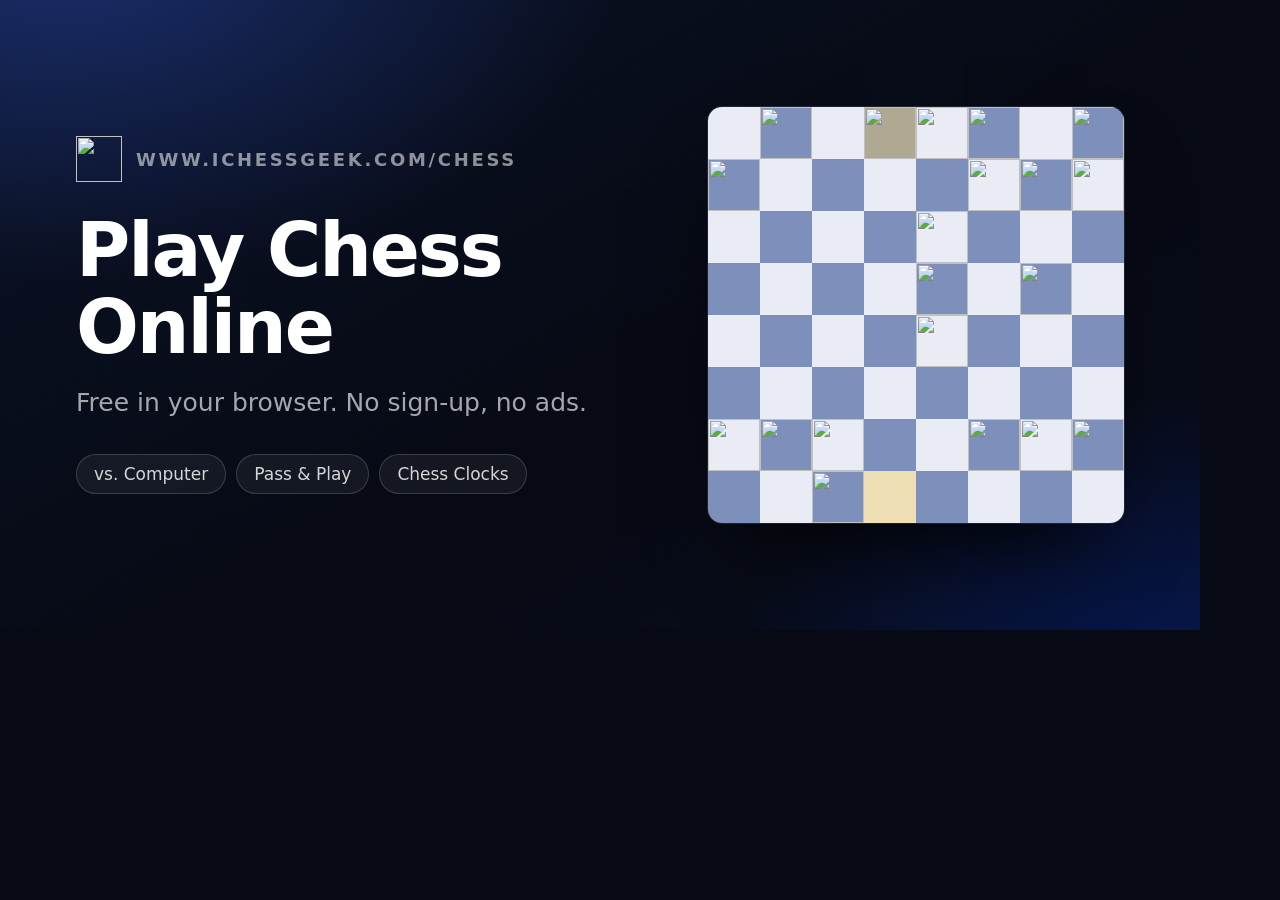
==== src/chess/tools/og-image.html @ f20b0ded "Chess: run the game at ichessgeek.com/chess, without Plausible or peer play The upstream build assum" ====
<!doctype html>
<!--
  Source for public/og-image.png (the social share card).

  It is a real 1200×630 page rather than a hand-drawn image so it stays in the
  app's design language: same Inter, same accent, same board colors, same
  pieces. Edit here, then re-render with:

    npm run dev
    node tools/render-og.mjs

  Facebook, LinkedIn, and Slack cache share images per URL, so after changing
  the picture either re-scrape it in their debuggers or bump the filename.
-->
<html lang="en">
  <head>
    <meta charset="UTF-8" />
    <title>og:image source — 1200×630</title>
    <style>
      @font-face {
        font-family: 'Inter';
        font-weight: 400;
        src: url('/node_modules/@fontsource/inter/files/inter-latin-400-normal.woff2') format('woff2');
      }
      @font-face {
        font-family: 'Inter';
        font-weight: 500;
        src: url('/node_modules/@fontsource/inter/files/inter-latin-500-normal.woff2') format('woff2');
      }
      @font-face {
        font-family: 'Inter';
        font-weight: 600;
        src: url('/node_modules/@fontsource/inter/files/inter-latin-600-normal.woff2') format('woff2');
      }
      @font-face {
        font-family: 'Inter';
        font-weight: 700;
        src: url('/node_modules/@fontsource/inter/files/inter-latin-700-normal.woff2') format('woff2');
      }

      html,
      body {
        margin: 0;
        padding: 0;
        background: #070a14;
      }

      /* Exactly the OG canvas: 1200×630 (1.91:1). */
      .card {
        width: 1200px;
        height: 630px;
        box-sizing: border-box;
        display: flex;
        align-items: center;
        gap: 58px;
        padding: 0 76px;
        overflow: hidden;
        font-family: 'Inter', system-ui, sans-serif;
        -webkit-font-smoothing: antialiased;
        /* Deep navy so the card reads as the app's icon at thumbnail size,
           and so it never glares in a dark timeline. */
        background:
          radial-gradient(900px 540px at 6% -8%, rgba(56, 104, 255, 0.32), transparent 62%),
          radial-gradient(760px 520px at 98% 112%, rgba(0, 43, 178, 0.38), transparent 60%),
          linear-gradient(150deg, #0b1226 0%, #070a14 58%, #090d1c 100%);
      }

      .copy {
        flex: 1 1 auto;
        min-width: 0;
      }

      .brand {
        display: flex;
        align-items: center;
        gap: 14px;
        margin-bottom: 30px;
      }

      .brand img {
        width: 46px;
        height: 46px;
        display: block;
      }

      .brand span {
        font-size: 18px;
        font-weight: 600;
        letter-spacing: 0.15em;
        text-transform: uppercase;
        color: rgba(255, 255, 255, 0.54);
      }

      h1 {
        margin: 0 0 20px;
        font-size: 74px;
        line-height: 1.03;
        font-weight: 700;
        letter-spacing: -0.028em;
        color: #ffffff;
      }

      .sub {
        margin: 0 0 34px;
        font-size: 25px;
        line-height: 1.4;
        font-weight: 400;
        color: rgba(255, 255, 255, 0.64);
      }

      .pills {
        display: flex;
        gap: 10px;
      }

      .pill {
        padding: 9px 17px;
        border: 1px solid rgba(255, 255, 255, 0.16);
        border-radius: 999px;
        background: rgba(255, 255, 255, 0.055);
        font-size: 17px;
        font-weight: 500;
        white-space: nowrap;
        color: rgba(255, 255, 255, 0.82);
      }

      .board {
        flex: 0 0 auto;
        width: 416px;
        height: 416px;
        display: grid;
        grid-template-columns: repeat(8, 1fr);
        border-radius: 14px;
        overflow: hidden;
        box-shadow:
          0 0 0 1px rgba(255, 255, 255, 0.1),
          0 46px 84px -34px rgba(0, 0, 0, 0.92);
      }

      .sq {
        position: relative;
      }
      .sq.light {
        background-color: #e9ecf4;
      }
      .sq.dark {
        background-color: #7d90bb;
      }
      /* Same last-move wash the app paints, so the mating move reads first. */
      .sq.last {
        background-image: linear-gradient(
          rgba(246, 204, 90, 0.42),
          rgba(246, 204, 90, 0.42)
        );
      }

      .sq img {
        position: absolute;
        inset: 0;
        width: 100%;
        height: 100%;
      }
    </style>
  </head>
  <body>
    <div class="card">
      <div class="copy">
        <div class="brand">
          <img src="/icon-192.png" alt="" />
          <span>www.ichessgeek.com/chess</span>
        </div>
        <h1>Play Chess Online</h1>
        <p class="sub">Free in your browser. No sign-up, no ads.</p>
        <div class="pills">
          <div class="pill">vs. Computer</div>
          <div class="pill">Pass &amp; Play</div>
          <div class="pill">Chess Clocks</div>
        </div>
      </div>
      <div class="board" id="board"></div>
    </div>

    <script type="module">
      // Morphy's Opera Game, final position (17.Rd8#) — a real, famous mate
      // whose empty center keeps the board legible at thumbnail size.
      const FEN = '1n1Rkb1r/p4ppp/4q3/4p1B1/4P3/8/PPP2PPP/2K5';
      const LAST_MOVE = ['d1', 'd8']; // the rook's journey to mate

      const board = document.getElementById('board');
      const files = 'abcdefgh';

      FEN.split('/').forEach((rankText, row) => {
        let col = 0;
        for (const ch of rankText) {
          if (/\d/.test(ch)) {
            for (let i = 0; i < Number(ch); i++) addSquare(row, col++, null);
            continue;
          }
          addSquare(row, col++, ch);
        }
      });

      function addSquare(row, col, piece) {
        const name = files[col] + (8 - row);
        const el = document.createElement('div');
        el.className = `sq ${(row + col) % 2 === 0 ? 'light' : 'dark'}`;
        if (LAST_MOVE.includes(name)) el.classList.add('last');
        if (piece) {
          const img = document.createElement('img');
          const color = piece === piece.toUpperCase() ? 'w' : 'b';
          img.src = `/pieces/${color}${piece.toUpperCase()}.svg`;
          el.appendChild(img);
        }
        board.appendChild(el);
      }
    </script>
  </body>
</html>
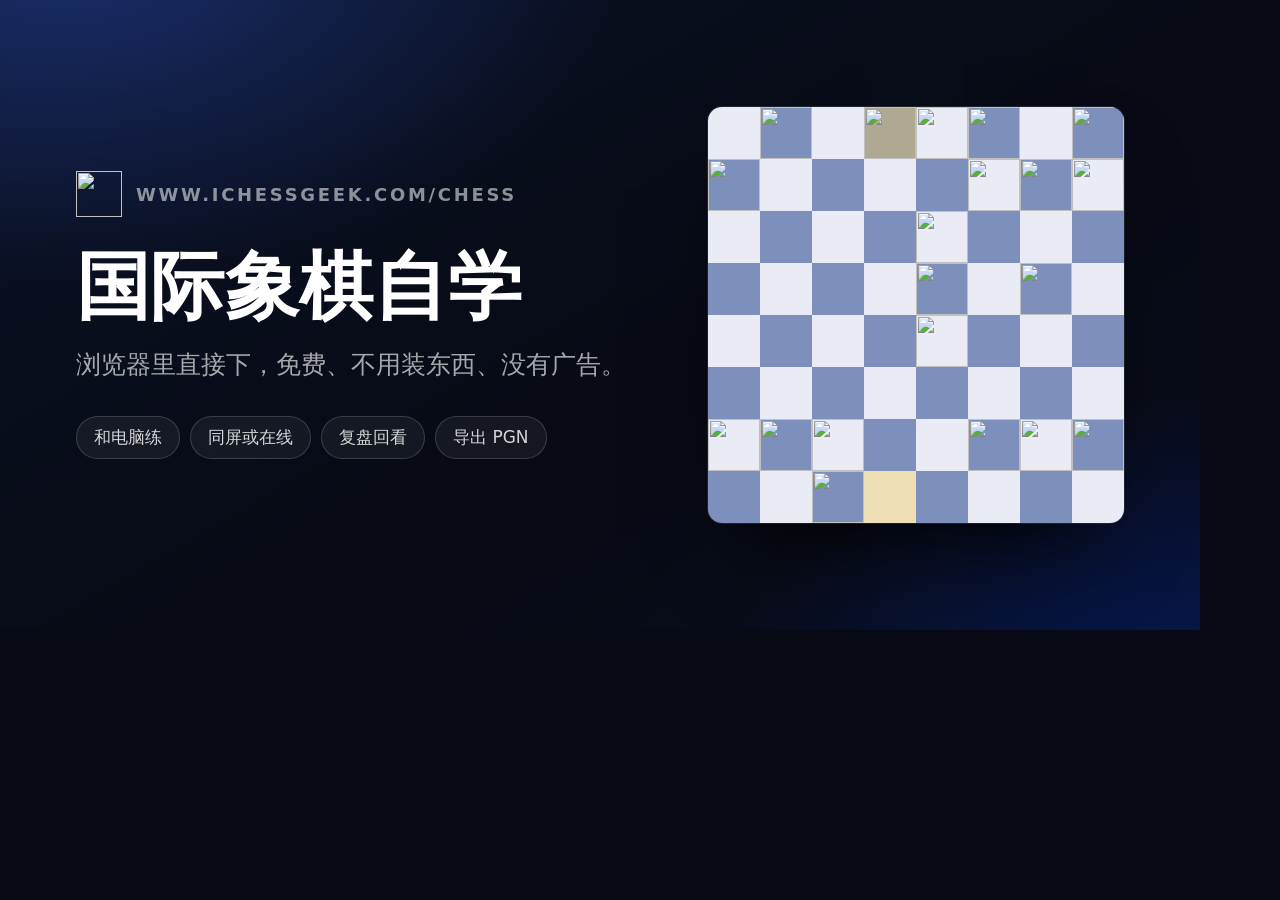
==== commit 353d17cb: "Chess: pitch /chess as a self-study board, in the copy and on the share card Play and coaching alrea" ====
--- a/src/chess/tools/og-image.html
+++ b/src/chess/tools/og-image.html
@@ -1,6 +1,6 @@
 <!doctype html>
 <!--
-  Source for public/og-image.png (the social share card).
+  Source for public/og-image-v2.png (the social share card).
 
   It is a real 1200×630 page rather than a hand-drawn image so it stays in the
   app's design language: same Inter, same accent, same board colors, same
@@ -9,10 +9,20 @@
     npm run dev
     node tools/render-og.mjs
 
-  Facebook, LinkedIn, and Slack cache share images per URL, so after changing
-  the picture either re-scrape it in their debuggers or bump the filename.
+  That script needs Playwright plus macOS `sips` and ImageMagick. On Windows
+  the same pixels come out of headless Edge at 2x and one Pillow resize:
+
+    "…/msedge.exe" --headless=new --disable-gpu --hide-scrollbars
+      --window-size=1200,630 --force-device-scale-factor=2
+      --screenshot=D:/tmp/og-2x.png --virtual-time-budget=9000
+      --user-data-dir=D:/tmp/edge_og http://127.0.0.1:5173/tools/og-image.html
+
+  Facebook, LinkedIn, and Slack cache share images per URL, and Cloudflare holds
+  a .png at the edge for a week, so a new picture needs a new filename — the old
+  URL cannot be made to change its mind. Keep `og-image.png` on the host so links
+  already shared still show their card, and point both meta tags at the new name.
 -->
-<html lang="en">
+<html lang="zh-CN">
   <head>
     <meta charset="UTF-8" />
     <title>og:image source — 1200×630</title>
@@ -55,7 +65,7 @@
         gap: 58px;
         padding: 0 76px;
         overflow: hidden;
-        font-family: 'Inter', system-ui, sans-serif;
+        font-family: 'Inter', system-ui, -apple-system, 'Segoe UI', sans-serif;
         -webkit-font-smoothing: antialiased;
         /* Deep navy so the card reads as the app's icon at thumbnail size,
            and so it never glares in a dark timeline. */
@@ -94,9 +104,10 @@
       h1 {
         margin: 0 0 20px;
         font-size: 74px;
-        line-height: 1.03;
+        line-height: 1.08;
         font-weight: 700;
-        letter-spacing: -0.028em;
+        /* Inter's optical tightening is wrong for full-width Han glyphs. */
+        letter-spacing: 0.005em;
         color: #ffffff;
       }
 
@@ -169,12 +180,13 @@
           <img src="/icon-192.png" alt="" />
           <span>www.ichessgeek.com/chess</span>
         </div>
-        <h1>Play Chess Online</h1>
-        <p class="sub">Free in your browser. No sign-up, no ads.</p>
+        <h1>国际象棋自学</h1>
+        <p class="sub">浏览器里直接下，免费、不用装东西、没有广告。</p>
         <div class="pills">
-          <div class="pill">vs. Computer</div>
-          <div class="pill">Pass &amp; Play</div>
-          <div class="pill">Chess Clocks</div>
+          <div class="pill">和电脑练</div>
+          <div class="pill">同屏或在线</div>
+          <div class="pill">复盘回看</div>
+          <div class="pill">导出 PGN</div>
         </div>
       </div>
       <div class="board" id="board"></div>
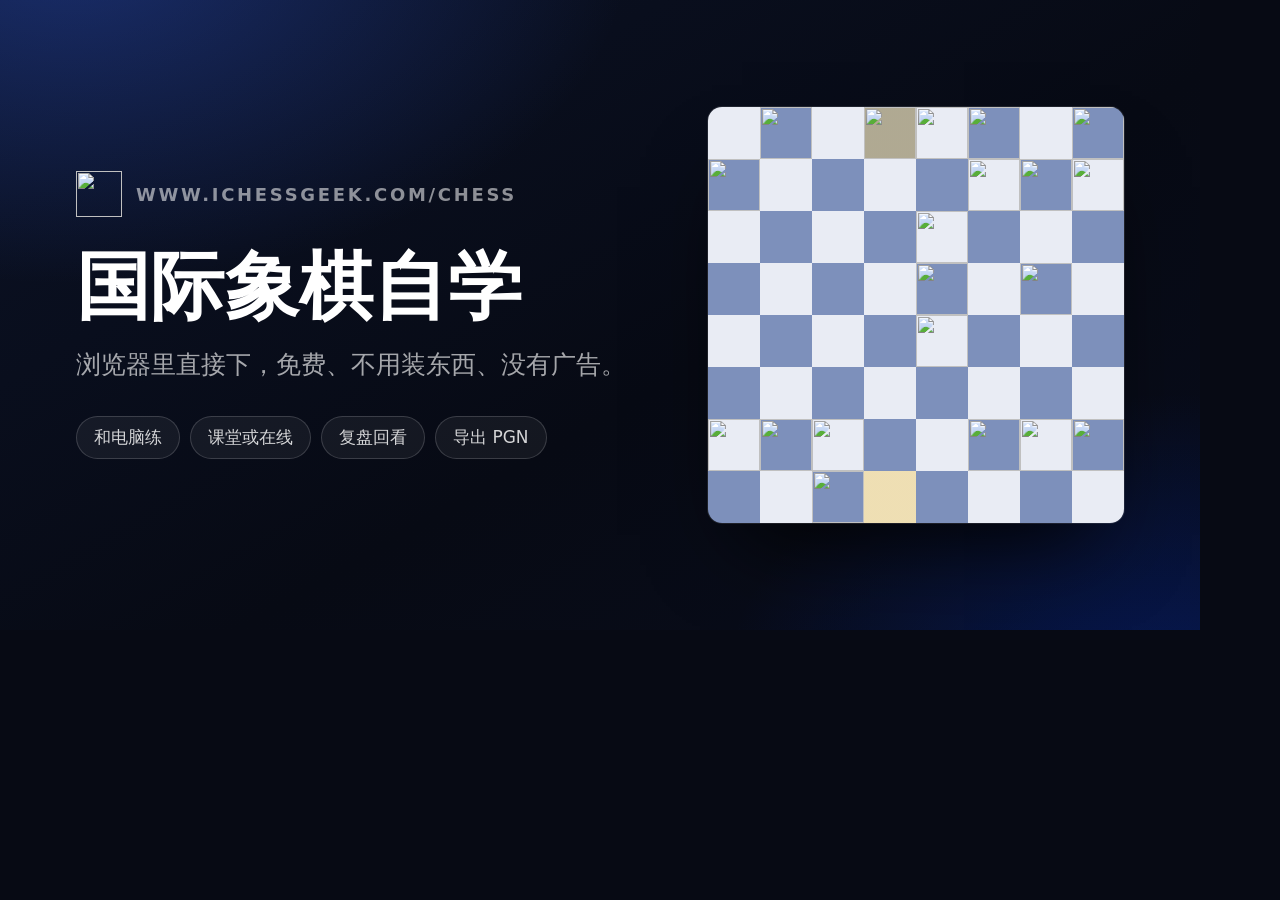
==== commit 6b40488b: "Chess: review a whole game, draw on the board, and stop panels covering it - Review replays each pos" ====
--- a/src/chess/tools/og-image.html
+++ b/src/chess/tools/og-image.html
@@ -184,7 +184,7 @@
         <p class="sub">浏览器里直接下，免费、不用装东西、没有广告。</p>
         <div class="pills">
           <div class="pill">和电脑练</div>
-          <div class="pill">同屏或在线</div>
+          <div class="pill">课堂或在线</div>
           <div class="pill">复盘回看</div>
           <div class="pill">导出 PGN</div>
         </div>
